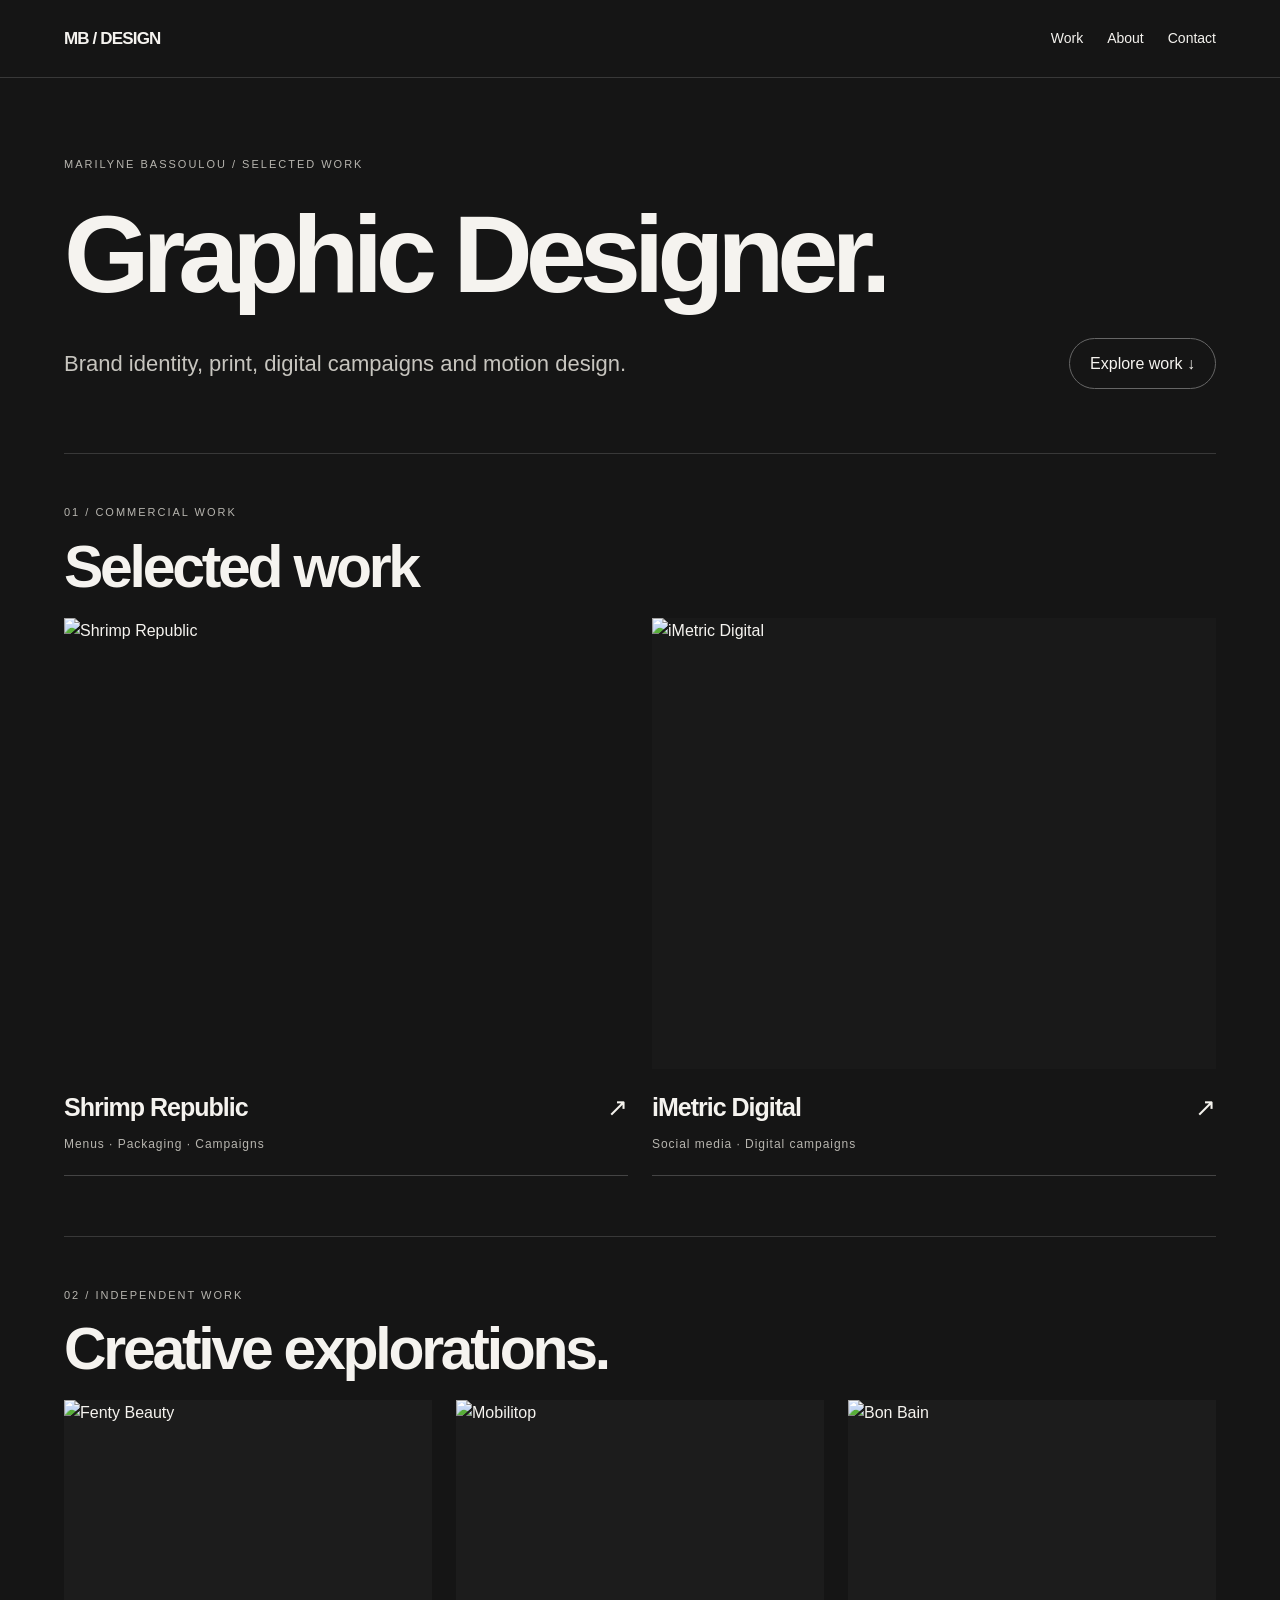
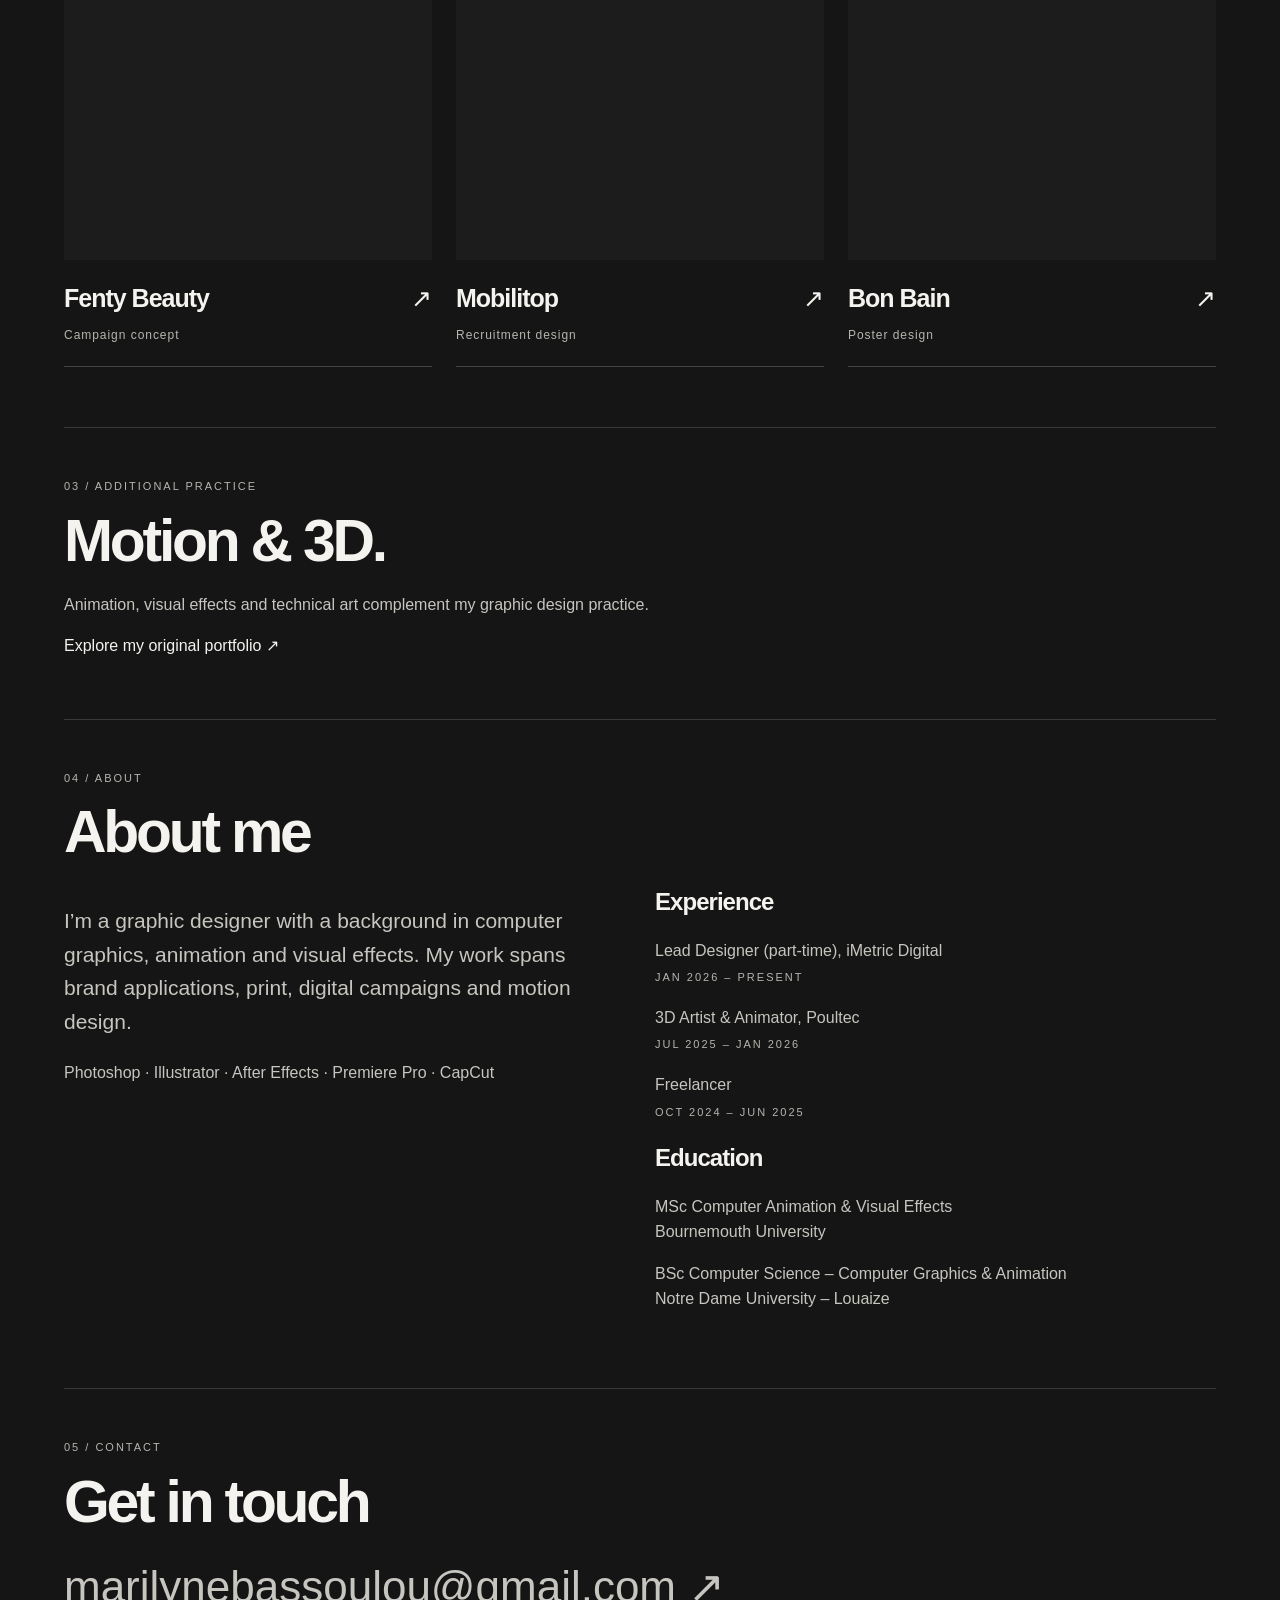
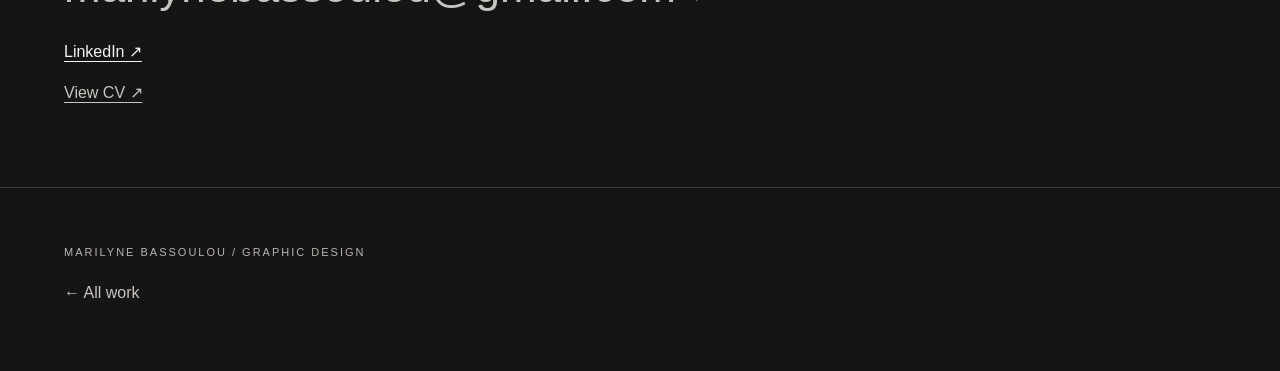
==== design/index.html @ 4b8e055b "Add files via upload" ====
<!DOCTYPE html>

<html lang="en"><head><meta charset="utf-8"/><meta content="width=device-width, initial-scale=1" name="viewport"/><title>Graphic Designer | Marilyne Bassoulou</title><link href="style.css" rel="stylesheet"/><meta content="Graphic designer Marilyne Bassoulou — selected branding, print, digital campaigns and motion design." name="description"/><meta content="Graphic Designer | Marilyne Bassoulou" property="og:title"/><meta content="Graphic designer Marilyne Bassoulou — selected branding, print, digital campaigns and motion design." property="og:description"/><meta content="website" property="og:type"/><meta content="https://marilynebassoulou.org/design/assets/tray.webp" property="og:image"/><link href="assets/icon.svg" rel="icon" type="image/svg+xml"/></head><body class="home index"><a class="skip-link" href="#main-content">Skip to content</a><header><a class="mark" href="index.html">MB / DESIGN</a><nav><a href="index.html#work">Work</a><a href="index.html#about">About</a><a href="index.html#contact">Contact</a></nav></header><main id="main-content"><div class="hero"><small>MARILYNE BASSOULOU / SELECTED WORK</small><h1>Graphic Designer.</h1><div class="hero-bottom"><p class="lead">Brand identity, print, digital campaigns and motion design.</p><a class="cta" href="#work">Explore work ↓</a></div></div><section id="work"><small>01 / Commercial work</small><h2>Selected work</h2><div class="grid featured"><a class="tile" href="shrimp.html"><img alt="Shrimp Republic" decoding="async" height="1280" src="assets/tray.webp" width="854"/><div class="info"><div><h3>Shrimp Republic</h3><small>Menus · Packaging · Campaigns</small></div><span>↗</span></div></a><a class="tile" href="imetric.html"><img alt="iMetric Digital" decoding="async" height="1600" src="assets/bold.webp" width="1279"/><div class="info"><div><h3>iMetric Digital</h3><small>Social media · Digital campaigns</small></div><span>↗</span></div></a></div></section><section><small>02 / Independent work</small><h2>Creative explorations.</h2><div class="grid three independent-grid"><a class="tile" href="personal.html#fenty"><img alt="Fenty Beauty" decoding="async" height="1500" loading="lazy" src="assets/fenty2.webp" width="1000"/><div class="info"><div><h3>Fenty Beauty</h3><small>Campaign concept</small></div><span>↗</span></div></a><a class="tile" href="personal.html#mobilitop"><img alt="Mobilitop" decoding="async" height="1500" loading="lazy" src="assets/mobilitop7.webp" width="1500"/><div class="info"><div><h3>Mobilitop</h3><small>Recruitment design</small></div><span>↗</span></div></a><a class="tile" href="personal.html#cat"><img alt="Bon Bain" decoding="async" height="1800" loading="lazy" src="assets/cat0.webp" width="1273"/><div class="info"><div><h3>Bon Bain</h3><small>Poster design</small></div><span>↗</span></div></a></div></section><section><small>03 / Additional practice</small><h2>Motion &amp; 3D.</h2><p>Animation, visual effects and technical art complement my graphic design practice.</p><a href="https://marilynebassoulou.org/">Explore my original portfolio ↗</a></section><section id="about"><small>04 / About</small><h2>About me</h2><div class="split"><div><p class="lead">I’m a graphic designer with a background in computer graphics, animation and visual effects. My work spans brand applications, print, digital campaigns and motion design.</p><p>Photoshop · Illustrator · After Effects · Premiere Pro · CapCut</p></div><div><h3>Experience</h3><p>Lead Designer (part-time), iMetric Digital<br/><small>Jan 2026 – Present</small></p><p>3D Artist &amp; Animator, Poultec<br/><small>Jul 2025 – Jan 2026</small></p><p>Freelancer<br/><small>Oct 2024 – Jun 2025</small></p><h3>Education</h3><p>MSc Computer Animation &amp; Visual Effects<br/>Bournemouth University</p><p>BSc Computer Science – Computer Graphics &amp; Animation<br/>Notre Dame University – Louaize</p></div></div></section><section id="contact"><small>05 / Contact</small><h2>Get in touch</h2><p><a href="mailto:marilynebassoulou@gmail.com">marilynebassoulou@gmail.com ↗</a></p><a href="https://www.linkedin.com/in/marilyne-bassoulou/">LinkedIn ↗</a><p><a href="assets/cv.pdf" rel="noopener" target="_blank">View CV ↗</a></p></section></main><footer><small>MARILYNE BASSOULOU / GRAPHIC DESIGN</small><p><a href="index.html#work">← All work</a></p></footer><dialog aria-label="Artwork viewer" id="viewer"><div class="viewer-bar"><button aria-label="Previous artwork" class="viewer-prev">←</button><span class="viewer-count"></span><button aria-label="Next artwork" class="viewer-next">→</button><button aria-label="Close image" class="viewer-close">Close ×</button></div><img alt="Enlarged artwork"/></dialog><script defer="True" src="site.js"></script></body></html>
---- design/style.css ----
*{box-sizing:border-box}html{scroll-behavior:smooth}body{margin:0;background:#141414;color:#f2f0eb;font:16px/1.55 Arial,sans-serif}a{color:inherit;text-decoration:none}a:hover{text-decoration:underline}header,main,footer{max-width:1440px;margin:auto;padding:0 5vw}header{display:flex;justify-content:space-between;align-items:center;gap:20px;padding-top:28px;padding-bottom:28px;border-bottom:1px solid #383838}nav{display:flex;gap:24px;flex-wrap:wrap}.mark{font-weight:900;letter-spacing:-2px;font-size:28px}.eyebrow,small{font-size:11px;letter-spacing:2px;text-transform:uppercase;color:#b7b5af}.hero{padding:90px 0 70px}h1{font-size:clamp(52px,10vw,150px);line-height:.91;letter-spacing:-.075em;margin:20px 0 30px;font-weight:700}h2{font-size:clamp(32px,5vw,70px);letter-spacing:-.055em;line-height:1.05;margin:12px 0 20px}h3{font-size:24px;letter-spacing:-.04em;margin:0 0 8px}p{max-width:680px;color:#c7c5bf}section{padding:55px 0;border-top:1px solid #383838}.grid{display:grid;grid-template-columns:repeat(2,minmax(0,1fr));gap:22px}.grid.three{grid-template-columns:repeat(3,minmax(0,1fr))}.tile img{width:100%;height:clamp(230px,38vw,510px);object-fit:cover;display:block}.tile{display:block}.tile .info{display:flex;justify-content:space-between;align-items:center;padding:15px 0}.gallery{display:grid;grid-template-columns:repeat(2,minmax(0,1fr));gap:12px;align-items:start}.gallery.three{grid-template-columns:repeat(3,minmax(0,1fr))}.gallery img{width:100%;height:auto;display:block;cursor:zoom-in}.gallery button{border:0;padding:0;background:transparent;cursor:zoom-in}.wide{grid-column:1/-1}.sub{margin:40px 0 16px}.lead{font-size:21px}.back{display:inline-block;margin-top:35px;color:#bbb}.swatches{display:flex;gap:10px;margin:24px 0}.swatches div{flex:1;padding:24px 12px;font-size:13px}.light{color:#111}.logos button{background:#eee;padding:25px;min-height:130px;display:grid;place-items:center}.logos img{max-height:160px;object-fit:contain}.split{display:grid;grid-template-columns:1fr 1fr;gap:30px;align-items:start}footer{padding-top:50px;padding-bottom:50px;border-top:1px solid #383838}dialog{background:#111;border:0;color:white;max-width:96vw;max-height:96vh;padding:12px}dialog::backdrop{background:#000d}dialog img{display:block;max-width:90vw;max-height:84vh;object-fit:contain}dialog button{display:block;margin:0 0 8px auto;background:#333;color:white;border:0;padding:10px;cursor:pointer}button:focus-visible,a:focus-visible{outline:2px solid #f15f2a;outline-offset:4px}@media(max-width:650px){header{align-items:flex-start}nav{gap:12px;font-size:13px}.hero{padding:65px 0 45px}.grid,.grid.three,.split{grid-template-columns:1fr}.gallery.three{grid-template-columns:repeat(2,minmax(0,1fr))}section{padding:38px 0}.tile img{height:340px}}
:root{--ink:#111211;--paper:#f4f1e9;--muted:#aaa9a2;--accent:#d8f36b}body{background:var(--ink);color:var(--paper);font-family:Arial,Helvetica,sans-serif}header,main,footer{max-width:1320px;padding-left:clamp(20px,5vw,76px);padding-right:clamp(20px,5vw,76px)}header{padding-top:22px;padding-bottom:22px}.mark{font-size:15px;letter-spacing:-.04em}nav a{font-size:14px}.home .hero{padding:65px 0 42px}.home h1{font-size:clamp(68px,12vw,164px);margin:24px 0 30px}.accent{color:var(--accent)}.hero-bottom{display:flex;justify-content:space-between;align-items:end;gap:24px}.hero-bottom p{margin:0}.cta{border:1px solid #666;border-radius:100px;padding:12px 20px;white-space:nowrap}.cta:hover{background:var(--paper);color:var(--ink);text-decoration:none}section{padding:48px 0 64px}h2{font-size:clamp(32px,4.6vw,62px)}.featured{grid-template-columns:1.2fr 1fr;gap:24px}.tile img{height:clamp(280px,39vw,470px);object-fit:contain;background:#20211e;transition:filter .2s}.tile:hover img{filter:brightness(.85)}.tile:hover{text-decoration:none}.tile .info{border-bottom:1px solid #444}.tile .info span{font-size:25px;color:var(--accent)}.project .hero{padding:45px 0 38px}.project h1{font-size:clamp(56px,9vw,116px)}.project-nav{padding:14px 0 24px;gap:25px}.project-nav a{color:var(--accent)}.gallery{gap:18px}.gallery.single img{max-height:650px;object-fit:contain}.gallery.menus{grid-template-columns:repeat(2,minmax(0,1fr));gap:18px}.menus button{background:#242420}.menus img{max-height:780px;object-fit:contain}.packaging{grid-template-columns:repeat(2,minmax(0,1fr))}.packaging button:last-child{grid-column:1/-1;max-width:65%;justify-self:center}.real-world{grid-template-columns:1fr 1fr;align-items:center;background:#1d1e1b;padding:24px}.real-world img{max-height:600px;object-fit:contain}.note{padding:20px}.campaigns,.carousel-art{grid-template-columns:repeat(3,minmax(0,1fr))}.campaigns img{max-height:640px;object-fit:contain}.poster{grid-template-columns:1fr}.poster img{max-height:800px;object-fit:contain}.poster button{background:#1c1d1a}.home #contact a[href^="mailto"]{font-size:clamp(18px,3.5vw,44px);overflow-wrap:anywhere}.home #contact{padding-bottom:80px}button:focus-visible,a:focus-visible{outline-color:var(--accent)}@media(max-width:650px){.featured,.real-world{grid-template-columns:1fr}.hero-bottom{align-items:start;flex-direction:column}.home .hero{padding:50px 0 35px}.campaigns,.carousel-art{grid-template-columns:repeat(2,minmax(0,1fr))}.gallery.menus{grid-template-columns:1fr}.tile img{height:320px}.packaging button:last-child{max-width:100%}.note{padding:0}.project-nav{gap:14px}}@media(prefers-reduced-motion:reduce){*{scroll-behavior:auto!important;transition:none!important}}
:root{--accent:#f4f1e9;--ink:#111110}.home h1{font-size:clamp(64px,10vw,136px)}.home .hero{padding:48px 0 42px}.featured{grid-template-columns:1fr 1fr}.tile img{background:#1b1b1b;height:clamp(260px,34vw,440px)}.featured .tile img{object-fit:contain}.video-grid{display:grid;grid-template-columns:repeat(3,minmax(0,1fr));gap:20px}.video-grid figure{margin:0;max-width:380px}.video-grid video{width:100%;aspect-ratio:9/16;object-fit:contain;background:#080808;display:block}.video-grid figcaption{font-size:13px;color:#b7b5af;padding:12px 0}.gallery button{min-width:0}.gallery.packaging button:last-child{grid-column:auto;max-width:none}.home section{padding:40px 0 48px}@media(max-width:650px){.featured,.video-grid{grid-template-columns:1fr}.video-grid figure{max-width:100%}.video-grid video{max-height:70vh}}/* Final editorial system */
:root{--ink:#151515;--paper:#f5f3ee;--accent:#f5f3ee}body{font-family:Arial,Helvetica,sans-serif}header,main,footer{max-width:1240px}header{position:relative}header .mark{font-size:17px;letter-spacing:-.05em}.home .hero{padding:72px 0 64px}.home h1{font-size:clamp(48px,8.4vw,112px);line-height:.98;letter-spacing:-.07em;max-width:1100px}.hero-bottom .lead{font-size:clamp(17px,2vw,22px);line-height:1.5}.home section{padding:44px 0 60px}.home .grid:not(.featured){grid-template-columns:repeat(3,minmax(0,1fr))}.tile img{height:auto;aspect-ratio:4/3;object-fit:contain;background:#222}.featured .tile img{aspect-ratio:5/4;object-fit:cover;object-position:center 66%}.featured .tile:nth-child(2) img{object-position:center}.tile .info{align-items:flex-start}.tile h3{font-size:clamp(19px,2vw,25px)}.tile small{letter-spacing:.05em;text-transform:none;font-size:12px}.project h1{font-size:clamp(48px,8vw,96px)}.project .hero{padding:38px 0}.project-nav{border-top:1px solid #444;padding:20px 0}.project-nav a{font-size:14px}.project-intro{display:grid;grid-template-columns:2fr 1fr;gap:32px;padding:24px 0 38px}.gallery figure{margin:0;min-width:0}.gallery figure button{width:100%}.gallery figcaption{font-size:13px;color:#c2bfb8;padding:10px 0}.gallery.campaigns{grid-template-columns:repeat(3,minmax(0,1fr));align-items:start}.campaigns figure img{aspect-ratio:4/5;object-fit:contain;background:#202020}.gallery.application{grid-template-columns:1fr 1fr}.application img{aspect-ratio:4/5;object-fit:cover}.gallery.detail{grid-template-columns:1fr;max-width:300px;margin-top:20px}.video-grid{grid-template-columns:repeat(2,minmax(0,1fr));max-width:780px;margin:auto}.video-grid figure{max-width:none}.next-project{border-top:1px solid #444;padding:38px 0 55px}.next-project a{display:block;font-size:clamp(25px,4vw,48px);letter-spacing:-.04em;margin-top:8px}.gallery.logos button{height:180px}.gallery.logos img{max-height:120px}.gallery.menus{gap:24px}.gallery.menus img{max-height:none}.gallery.packaging{gap:20px}.gallery.three{gap:18px}#contact a{overflow-wrap:anywhere}.home #contact{padding-bottom:65px} @media(max-width:650px){.home .hero{padding:45px 0}.home .grid:not(.featured),.project-intro,.gallery.campaigns,.video-grid{grid-template-columns:1fr}.gallery.application{grid-template-columns:1fr 1fr}.tile img{height:auto}.gallery.campaigns figure img{max-height:620px}.project-nav{gap:12px}.project-nav a{font-size:12px}.gallery.logos button{height:120px;padding:12px}.gallery.logos img{max-height:90px}}
/* V6 — artwork-first editorial presentation */
:root{--ink:#141414;--paper:#f5f3ef}header,main,footer{max-width:1320px}.home .hero{padding:clamp(50px,8vw,110px) 0 56px}.home h1{font-size:clamp(48px,8.2vw,112px)}.tile .info{padding:18px 0 22px}.tile img{background:transparent}.featured .tile img{object-fit:cover;aspect-ratio:5/4}.home .grid:not(.featured) .tile img{aspect-ratio:auto;height:auto;max-height:none;object-fit:contain}.home .grid:not(.featured){align-items:start}.gallery.campaigns figure img{aspect-ratio:auto;object-fit:contain;background:transparent}.gallery.campaigns{align-items:start}.gallery.campaigns figure button{display:block}.carousel-art{grid-template-columns:repeat(2,minmax(0,1fr));max-width:900px}.slide-deck{margin:24px 0 48px}.gallery.slide-track{display:flex;position:relative;gap:16px;overflow-x:auto;scroll-snap-type:x mandatory;scrollbar-width:thin;scrollbar-color:#777 #222;padding-bottom:12px}.slide-track button{flex:0 0 calc((100% - 32px)/2.65);scroll-snap-align:start;align-self:flex-start}.slide-track img{width:100%;height:auto}.slide-controls{display:flex;align-items:center;gap:12px;margin-top:12px;color:#bdbbb6;font-size:13px}.slide-count{font-variant-numeric:tabular-nums;color:#fff}.slide-hint{margin-right:auto}.slide-controls button,.viewer-bar button{border:1px solid #555;background:transparent;color:#fff;padding:10px 16px;cursor:pointer;font-size:16px}.slide-controls button:disabled,.viewer-bar button:disabled{opacity:.3;cursor:default}.viewer-bar{display:flex;align-items:center;gap:8px;margin-bottom:10px}.viewer-bar button{margin:0}.viewer-close{margin-left:auto!important}.viewer-count{font-size:13px}.gallery.real-world{grid-template-columns:1fr 2fr}.gallery.real-world img{max-height:none}.video-grid{margin:24px 0;max-width:760px}.video-grid video{border:1px solid #333}.project .hero h1{max-width:900px}.project section{scroll-margin-top:20px}.project section>p{margin-bottom:28px}.project .sub{margin-top:48px}.home #contact a:not([href^=mailto]){text-decoration:underline;text-underline-offset:4px}@media(max-width:650px){.slide-track button{flex-basis:83%}.slide-hint{font-size:11px}.slide-controls{gap:8px}.slide-controls button{padding:8px 12px}.gallery.real-world{grid-template-columns:1fr}.home .grid:not(.featured) .tile img{max-height:520px}.gallery.application{grid-template-columns:1fr}.carousel-art{grid-template-columns:1fr 1fr}.project .hero{padding:30px 0}.viewer-bar button{padding:8px}.home h1{overflow-wrap:normal}.hero-bottom .cta{align-self:flex-start}}
/* V7 — consistent editorial rhythm */
:root{--ink:#151515;--paper:#f5f3ef}body{line-height:1.6}header,main,footer{max-width:1280px}header{padding-top:25px;padding-bottom:25px}.home .hero{padding:72px 0 64px}.home h1{font-size:clamp(48px,8.6vw,112px);letter-spacing:-.065em}.hero-bottom{align-items:center}.home .grid:not(.featured) .tile img{aspect-ratio:4/5;object-fit:contain;background:#1c1c1c}.featured .tile img{aspect-ratio:5/4}.featured .tile:nth-child(2) img{object-fit:contain;background:#191919}.tile .info{min-height:90px}.project .hero{padding:36px 0 42px}.project section{padding:48px 0 64px}.gallery img{height:auto}.gallery.carousel-art{grid-template-columns:repeat(3,minmax(0,1fr));max-width:none;gap:20px}.carousel-art figure img{width:100%;aspect-ratio:4/5;object-fit:contain;background:#1b1b1b}.carousel-art figcaption{min-height:44px}.gallery.campaigns figure img{aspect-ratio:4/5;object-fit:contain;background:#1b1b1b}.gallery.slide-track{gap:16px}.slide-track button{flex-basis:calc((100% - 32px)/3)}.slide-track img{aspect-ratio:4/5;object-fit:contain;background:#1b1b1b}.slide-controls{border-top:1px solid #383838;padding-top:12px}.gallery.real-world{padding:0;background:transparent;gap:30px}.video-grid{max-width:740px}.imetric .video-grid{grid-template-columns:minmax(0,340px)}.gallery.menus{gap:16px}.gallery.logos button{background:#eee}.project-nav{flex-wrap:wrap}.next-project a:hover{text-decoration-thickness:1px;text-underline-offset:6px}dialog{width:min(1000px,96vw);max-height:96dvh}dialog img{margin:auto;max-width:100%;max-height:78dvh;width:auto;height:auto}.viewer-bar{justify-content:flex-start} @media(max-width:650px){header{padding-top:18px;padding-bottom:18px}.home .hero{padding:48px 0 36px}.hero-bottom{align-items:flex-start}.project section{padding:34px 0 42px}.gallery.carousel-art{grid-template-columns:1fr;gap:24px}.slide-track button{flex-basis:85%}.home .grid:not(.featured) .tile img{aspect-ratio:auto;max-height:440px}.gallery.campaigns figure img{aspect-ratio:auto}.gallery.real-world{gap:12px}.gallery.application img{aspect-ratio:auto}.gallery.logos{gap:8px}.tile .info{min-height:0}.project .hero h1{font-size:clamp(46px,12vw,72px)}.swatches div{padding:16px 7px;font-size:11px}.viewer-bar{gap:5px}.viewer-bar button{padding:7px}.viewer-count{white-space:nowrap}}

/* V8 — final gallery refinements */
.gallery.carousel-art{grid-template-columns:repeat(2,minmax(0,1fr));max-width:920px;gap:32px;margin:28px auto 0}.carousel-art figure img{aspect-ratio:4/5;object-fit:contain;background:transparent}.carousel-art figcaption{border-top:1px solid #383838;margin-top:10px;padding:12px 0;min-height:0}.gallery.campaigns figure img{background:transparent}.slide-track img{background:transparent}.slide-deck{margin-bottom:32px}.slide-controls button{min-width:44px;min-height:44px}.gallery button{min-width:0}.tile .info{gap:12px}.tile .info h3{overflow-wrap:anywhere}.project section>h2{max-width:900px}.gallery img{vertical-align:middle}.video-grid video{max-width:100%;display:block}.gallery button:hover img{filter:brightness(.95)}@media(max-width:650px){.gallery.carousel-art{grid-template-columns:1fr;max-width:440px;gap:24px}.carousel-art figure img{aspect-ratio:auto}.hero-bottom{flex-wrap:wrap}.slide-hint{max-width:140px}.project .hero h1{overflow-wrap:anywhere}}@media(prefers-reduced-motion:reduce){html{scroll-behavior:auto}*,*::before,*::after{transition:none!important;animation:none!important}}

/* V9: editorial social selection */
.gallery.social-editorial{display:grid;grid-template-columns:1.45fr 1fr;gap:28px 36px;align-items:start;max-width:1050px;margin:30px 0 0}.social-editorial .social-feature{grid-row:span 2;align-self:center}.social-editorial figure{margin:0;min-width:0}.social-editorial button{display:block;width:100%;padding:0;background:transparent}.social-editorial img{width:100%;height:auto;max-height:none;object-fit:contain}.social-editorial figcaption{padding:12px 0;border-bottom:1px solid #383838;margin:0}.social-editorial figure:not(.social-feature){max-width:360px}.social-editorial .social-feature{max-width:620px}@media(max-width:650px){.gallery.social-editorial{grid-template-columns:1fr;gap:24px;max-width:440px}.social-editorial .social-feature{grid-row:auto}.social-editorial figure:not(.social-feature){max-width:none}}

/* V10: equal-weight, swipeable social artwork */
.gallery.social-track{align-items:start}.social-track>figure{flex:0 0 calc((100% - 32px)/3);scroll-snap-align:start;min-width:0;margin:0}.social-track>figure button{display:block;width:100%;padding:0}.social-track img{aspect-ratio:auto;width:100%;height:auto;object-fit:contain;background:transparent}.social-track figcaption{padding:12px 0 0;font-size:13px;line-height:1.45}.social-deck{margin-bottom:0}@media(max-width:650px){.social-track>figure{flex-basis:85%}}

/* Publication polish */
.skip-link{position:absolute;top:8px;left:8px;transform:translateY(-160%);background:#fff;color:#111;padding:12px;z-index:10}.skip-link:focus{transform:none}main:focus{outline:none}.home .independent-grid{grid-template-columns:repeat(3,minmax(0,1fr));gap:24px}.home .independent-grid .tile img{height:auto;aspect-ratio:4/5;object-fit:contain}.tile .info small{letter-spacing:.08em;line-height:1.5;display:block}.video-grid{grid-template-columns:repeat(2,minmax(0,1fr));max-width:720px}.gallery.slide-track{overscroll-behavior-x:contain}.slide-track:focus-visible{outline:2px solid #eee;outline-offset:4px}.slide-controls button{flex-shrink:0}.slide-count{white-space:nowrap}.project-nav a{padding:5px 0}.gallery figure{min-width:0;margin:0}.gallery img{max-width:100%}.home .featured .tile img{height:auto;aspect-ratio:5/4;object-fit:cover;object-position:center 60%}.home .featured .tile:nth-child(2) img{object-position:center}.gallery.campaigns{grid-template-columns:repeat(3,minmax(0,1fr))}.gallery.campaigns figure img{height:auto;aspect-ratio:auto;max-height:none}.gallery.campaigns figure button{width:100%} @media(max-width:650px){header{gap:10px;align-items:center}nav{gap:10px}.mark{white-space:nowrap}.home .independent-grid,.gallery.campaigns,.video-grid{grid-template-columns:1fr}.home .independent-grid .tile img{max-height:480px}.home .featured{grid-template-columns:1fr}.home h1{font-size:clamp(38px,10vw,65px);overflow-wrap:normal}.gallery.slide-track{gap:12px}.slide-track>button,.social-track>figure{flex-basis:85%}.slide-controls{flex-wrap:wrap}.slide-hint{max-width:none;flex:1;min-width:75px}.gallery.menus{grid-template-columns:1fr}.video-grid figure{width:100%;max-width:360px}.project section{padding:32px 0 44px}} @media(max-width:350px){header{flex-wrap:wrap}.slide-hint{display:none}}
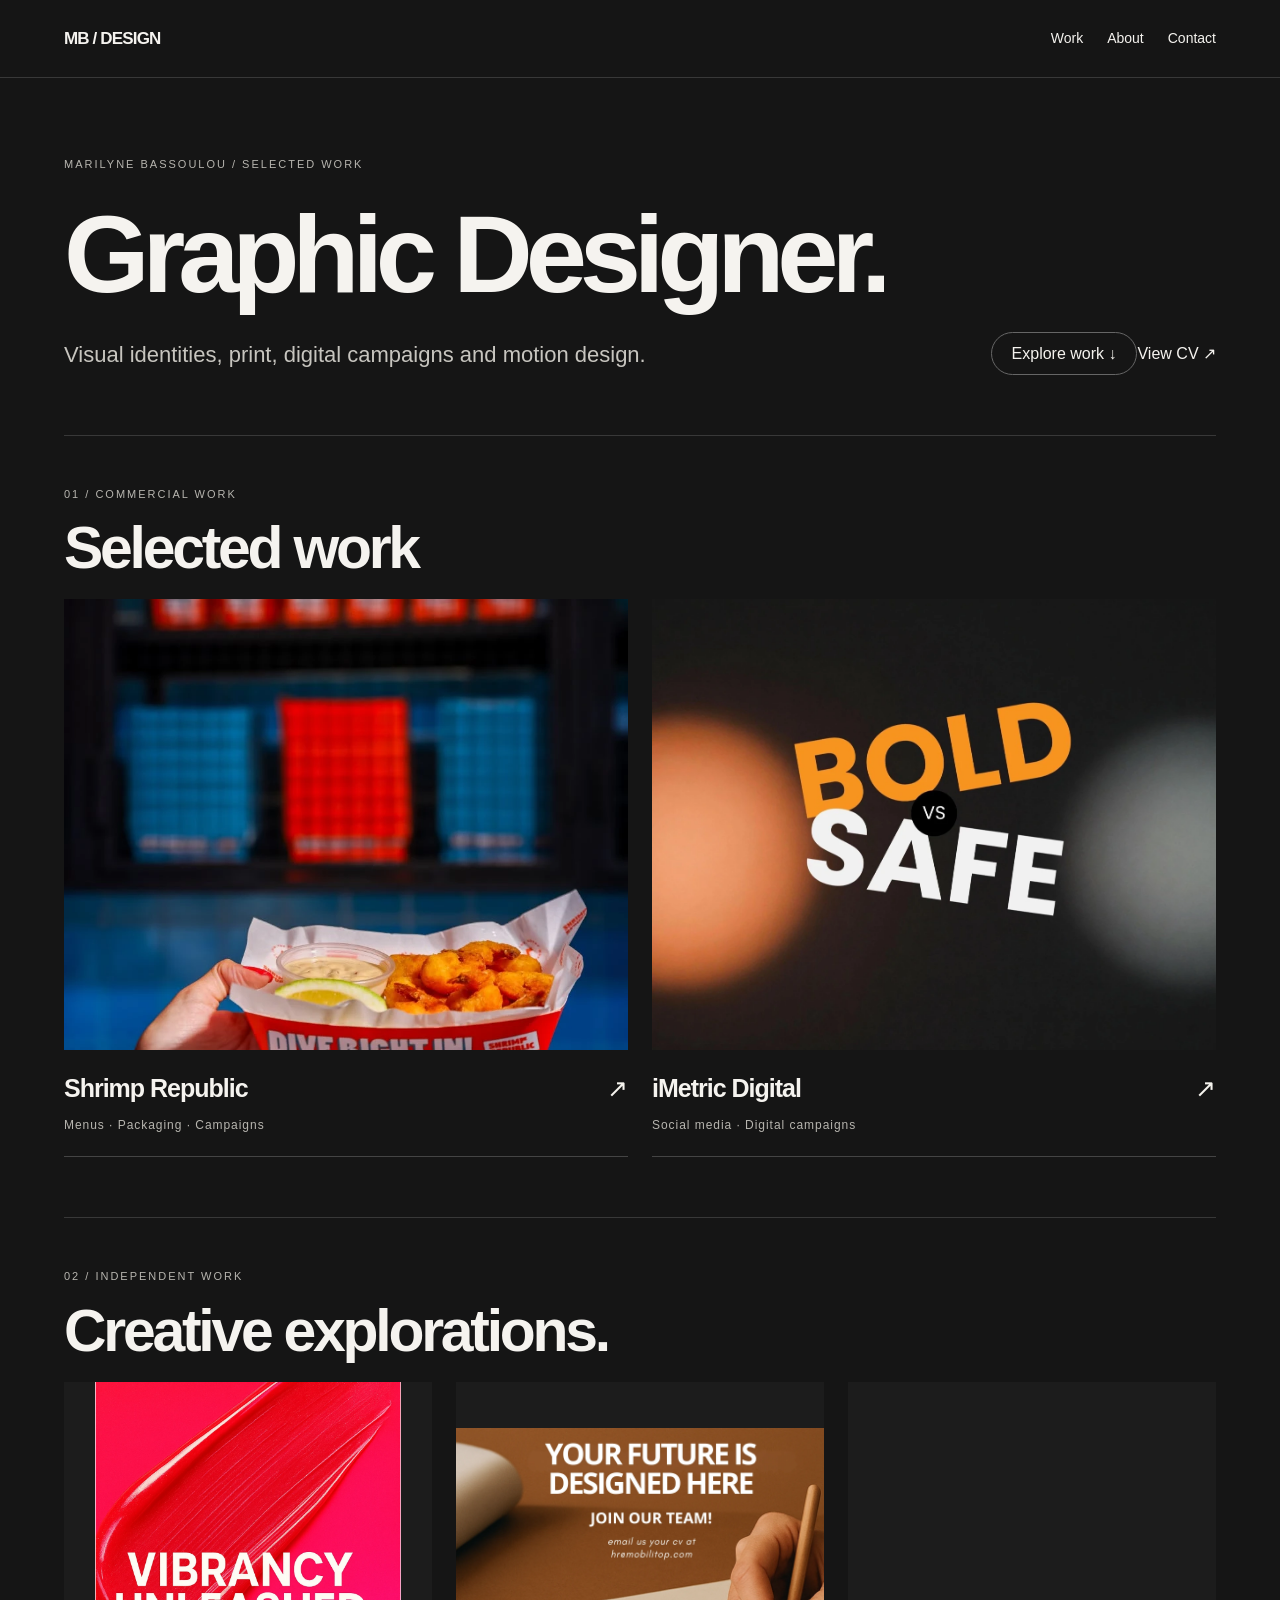
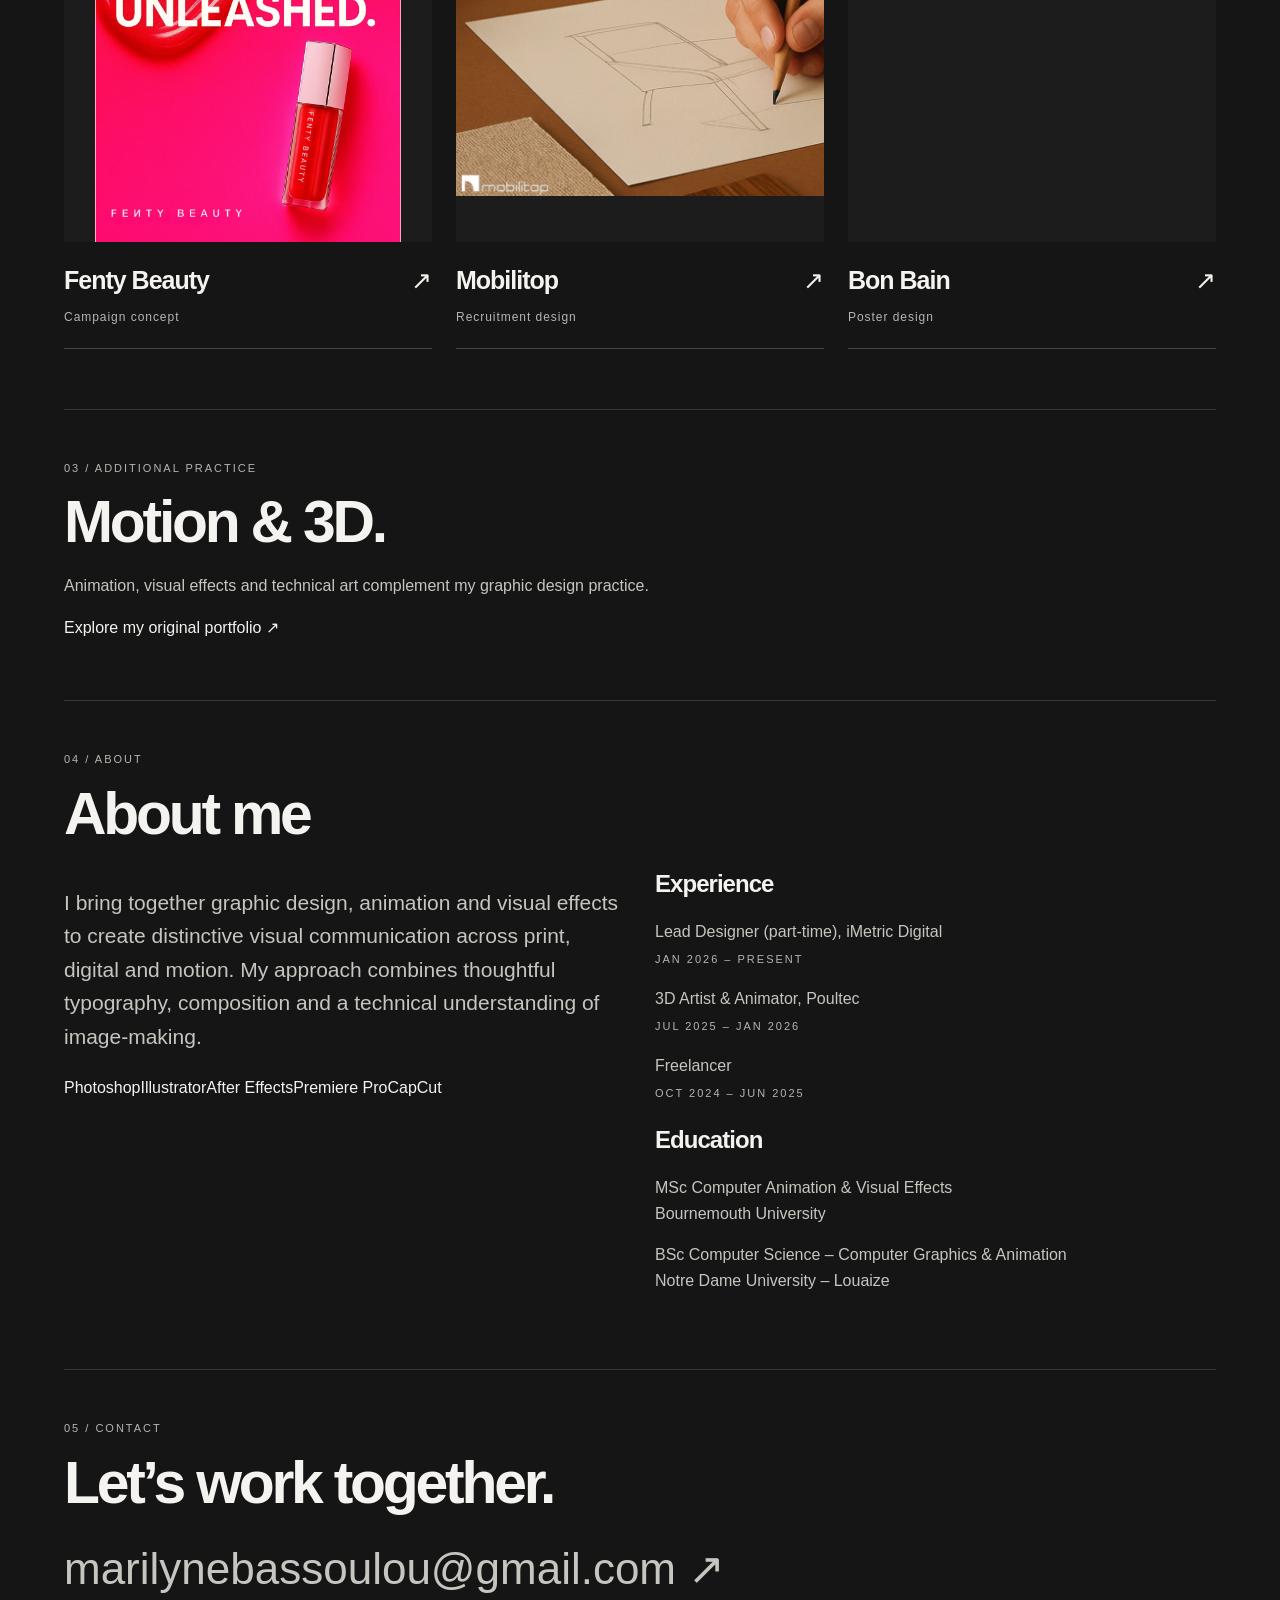
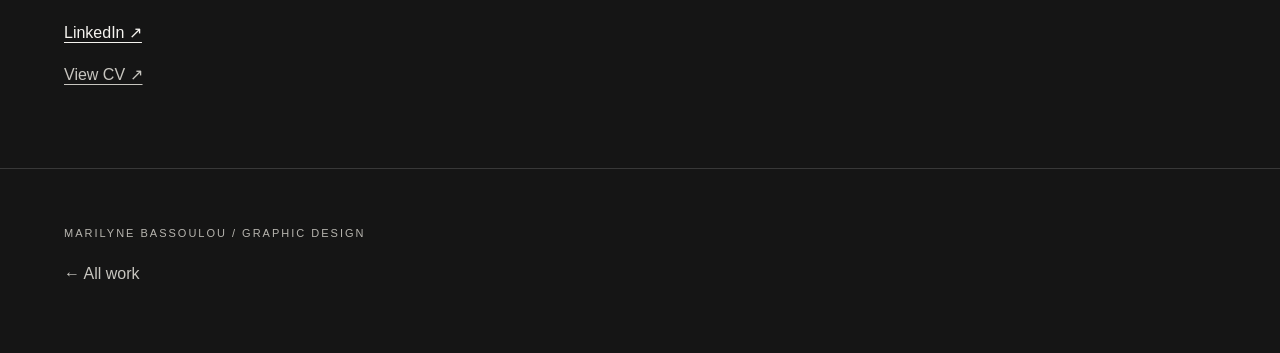
==== commit baf53703: "Refine graphic design portfolio homepage copy and navigation" ====
--- a/design/index.html
+++ b/design/index.html
@@ -1,3 +1,3 @@
 <!DOCTYPE html>
 
-<html lang="en"><head><meta charset="utf-8"/><meta content="width=device-width, initial-scale=1" name="viewport"/><title>Graphic Designer | Marilyne Bassoulou</title><link href="style.css" rel="stylesheet"/><meta content="Graphic designer Marilyne Bassoulou — selected branding, print, digital campaigns and motion design." name="description"/><meta content="Graphic Designer | Marilyne Bassoulou" property="og:title"/><meta content="Graphic designer Marilyne Bassoulou — selected branding, print, digital campaigns and motion design." property="og:description"/><meta content="website" property="og:type"/><meta content="https://marilynebassoulou.org/design/assets/tray.webp" property="og:image"/><link href="assets/icon.svg" rel="icon" type="image/svg+xml"/></head><body class="home index"><a class="skip-link" href="#main-content">Skip to content</a><header><a class="mark" href="index.html">MB / DESIGN</a><nav><a href="index.html#work">Work</a><a href="index.html#about">About</a><a href="index.html#contact">Contact</a></nav></header><main id="main-content"><div class="hero"><small>MARILYNE BASSOULOU / SELECTED WORK</small><h1>Graphic Designer.</h1><div class="hero-bottom"><p class="lead">Brand identity, print, digital campaigns and motion design.</p><a class="cta" href="#work">Explore work ↓</a></div></div><section id="work"><small>01 / Commercial work</small><h2>Selected work</h2><div class="grid featured"><a class="tile" href="shrimp.html"><img alt="Shrimp Republic" decoding="async" height="1280" src="assets/tray.webp" width="854"/><div class="info"><div><h3>Shrimp Republic</h3><small>Menus · Packaging · Campaigns</small></div><span>↗</span></div></a><a class="tile" href="imetric.html"><img alt="iMetric Digital" decoding="async" height="1600" src="assets/bold.webp" width="1279"/><div class="info"><div><h3>iMetric Digital</h3><small>Social media · Digital campaigns</small></div><span>↗</span></div></a></div></section><section><small>02 / Independent work</small><h2>Creative explorations.</h2><div class="grid three independent-grid"><a class="tile" href="personal.html#fenty"><img alt="Fenty Beauty" decoding="async" height="1500" loading="lazy" src="assets/fenty2.webp" width="1000"/><div class="info"><div><h3>Fenty Beauty</h3><small>Campaign concept</small></div><span>↗</span></div></a><a class="tile" href="personal.html#mobilitop"><img alt="Mobilitop" decoding="async" height="1500" loading="lazy" src="assets/mobilitop7.webp" width="1500"/><div class="info"><div><h3>Mobilitop</h3><small>Recruitment design</small></div><span>↗</span></div></a><a class="tile" href="personal.html#cat"><img alt="Bon Bain" decoding="async" height="1800" loading="lazy" src="assets/cat0.webp" width="1273"/><div class="info"><div><h3>Bon Bain</h3><small>Poster design</small></div><span>↗</span></div></a></div></section><section><small>03 / Additional practice</small><h2>Motion &amp; 3D.</h2><p>Animation, visual effects and technical art complement my graphic design practice.</p><a href="https://marilynebassoulou.org/">Explore my original portfolio ↗</a></section><section id="about"><small>04 / About</small><h2>About me</h2><div class="split"><div><p class="lead">I’m a graphic designer with a background in computer graphics, animation and visual effects. My work spans brand applications, print, digital campaigns and motion design.</p><p>Photoshop · Illustrator · After Effects · Premiere Pro · CapCut</p></div><div><h3>Experience</h3><p>Lead Designer (part-time), iMetric Digital<br/><small>Jan 2026 – Present</small></p><p>3D Artist &amp; Animator, Poultec<br/><small>Jul 2025 – Jan 2026</small></p><p>Freelancer<br/><small>Oct 2024 – Jun 2025</small></p><h3>Education</h3><p>MSc Computer Animation &amp; Visual Effects<br/>Bournemouth University</p><p>BSc Computer Science – Computer Graphics &amp; Animation<br/>Notre Dame University – Louaize</p></div></div></section><section id="contact"><small>05 / Contact</small><h2>Get in touch</h2><p><a href="mailto:marilynebassoulou@gmail.com">marilynebassoulou@gmail.com ↗</a></p><a href="https://www.linkedin.com/in/marilyne-bassoulou/">LinkedIn ↗</a><p><a href="assets/cv.pdf" rel="noopener" target="_blank">View CV ↗</a></p></section></main><footer><small>MARILYNE BASSOULOU / GRAPHIC DESIGN</small><p><a href="index.html#work">← All work</a></p></footer><dialog aria-label="Artwork viewer" id="viewer"><div class="viewer-bar"><button aria-label="Previous artwork" class="viewer-prev">←</button><span class="viewer-count"></span><button aria-label="Next artwork" class="viewer-next">→</button><button aria-label="Close image" class="viewer-close">Close ×</button></div><img alt="Enlarged artwork"/></dialog><script defer="True" src="site.js"></script></body></html>+<html lang="en"><head><meta charset="utf-8"/><meta content="width=device-width, initial-scale=1" name="viewport"/><title>Graphic Designer | Marilyne Bassoulou</title><link href="style.css" rel="stylesheet"/><meta content="Graphic designer Marilyne Bassoulou — selected branding, print, digital campaigns and motion design." name="description"/><meta content="Graphic Designer | Marilyne Bassoulou" property="og:title"/><meta content="Graphic designer Marilyne Bassoulou — selected branding, print, digital campaigns and motion design." property="og:description"/><meta content="website" property="og:type"/><meta content="https://marilynebassoulou.org/design/assets/tray.webp" property="og:image"/><link href="assets/icon.svg" rel="icon" type="image/svg+xml"/></head><body class="home index"><a class="skip-link" href="#main-content">Skip to content</a><header><a class="mark" href="index.html">MB / DESIGN</a><nav><a href="index.html#work">Work</a><a href="index.html#about">About</a><a href="index.html#contact">Contact</a></nav></header><main id="main-content"><div class="hero"><small>MARILYNE BASSOULOU / SELECTED WORK</small><h1>Graphic Designer.</h1><div class="hero-bottom"><p class="lead">Visual identities, print, digital campaigns and motion design.</p><div class="hero-actions"><a class="cta" href="#work">Explore work ↓</a><a class="cv-link" href="assets/cv.pdf" target="_blank" rel="noopener">View CV ↗</a></div></div></div><section id="work"><small>01 / Commercial work</small><h2>Selected work</h2><div class="grid featured"><a class="tile" href="shrimp.html"><img alt="Shrimp Republic" decoding="async" height="1280" src="assets/tray.webp" width="854"/><div class="info"><div><h3>Shrimp Republic</h3><small>Menus · Packaging · Campaigns</small></div><span>↗</span></div></a><a class="tile" href="imetric.html"><img alt="iMetric Digital" decoding="async" height="1600" src="assets/bold.webp" width="1279"/><div class="info"><div><h3>iMetric Digital</h3><small>Social media · Digital campaigns</small></div><span>↗</span></div></a></div></section><section><small>02 / Independent work</small><h2>Creative explorations.</h2><div class="grid three independent-grid"><a class="tile" href="personal.html#fenty"><img alt="Fenty Beauty" decoding="async" height="1500" loading="lazy" src="assets/fenty2.webp" width="1000"/><div class="info"><div><h3>Fenty Beauty</h3><small>Campaign concept</small></div><span>↗</span></div></a><a class="tile" href="personal.html#mobilitop"><img alt="Mobilitop" decoding="async" height="1500" loading="lazy" src="assets/mobilitop7.webp" width="1500"/><div class="info"><div><h3>Mobilitop</h3><small>Recruitment design</small></div><span>↗</span></div></a><a class="tile" href="personal.html#cat"><img alt="Bon Bain" decoding="async" height="1800" loading="lazy" src="assets/cat0.webp" width="1273"/><div class="info"><div><h3>Bon Bain</h3><small>Poster design</small></div><span>↗</span></div></a></div></section><section class="motion-banner"><small>03 / Additional practice</small><h2>Motion &amp; 3D.</h2><p>Animation, visual effects and technical art complement my graphic design practice.</p><a href="https://marilynebassoulou.org/">Explore my original portfolio ↗</a></section><section id="about"><small>04 / About</small><h2>About me</h2><div class="split"><div><p class="lead">I bring together graphic design, animation and visual effects to create distinctive visual communication across print, digital and motion. My approach combines thoughtful typography, composition and a technical understanding of image-making.</p><div class="skill-tags"><span>Photoshop</span><span>Illustrator</span><span>After Effects</span><span>Premiere Pro</span><span>CapCut</span></div></div><div><h3>Experience</h3><p>Lead Designer (part-time), iMetric Digital<br/><small>Jan 2026 – Present</small></p><p>3D Artist &amp; Animator, Poultec<br/><small>Jul 2025 – Jan 2026</small></p><p>Freelancer<br/><small>Oct 2024 – Jun 2025</small></p><h3>Education</h3><p>MSc Computer Animation &amp; Visual Effects<br/>Bournemouth University</p><p>BSc Computer Science – Computer Graphics &amp; Animation<br/>Notre Dame University – Louaize</p></div></div></section><section id="contact"><small>05 / Contact</small><h2>Let’s work together.</h2><p><a href="mailto:marilynebassoulou@gmail.com">marilynebassoulou@gmail.com ↗</a></p><a href="https://www.linkedin.com/in/marilyne-bassoulou/">LinkedIn ↗</a><p><a href="assets/cv.pdf" rel="noopener" target="_blank">View CV ↗</a></p></section></main><footer><small>MARILYNE BASSOULOU / GRAPHIC DESIGN</small><p><a href="index.html#work">← All work</a></p></footer><dialog aria-label="Artwork viewer" id="viewer"><div class="viewer-bar"><button aria-label="Previous artwork" class="viewer-prev">←</button><span class="viewer-count"></span><button aria-label="Next artwork" class="viewer-next">→</button><button aria-label="Close image" class="viewer-close">Close ×</button></div><img alt="Enlarged artwork"/></dialog><script defer="True" src="site.js"></script></body></html>
